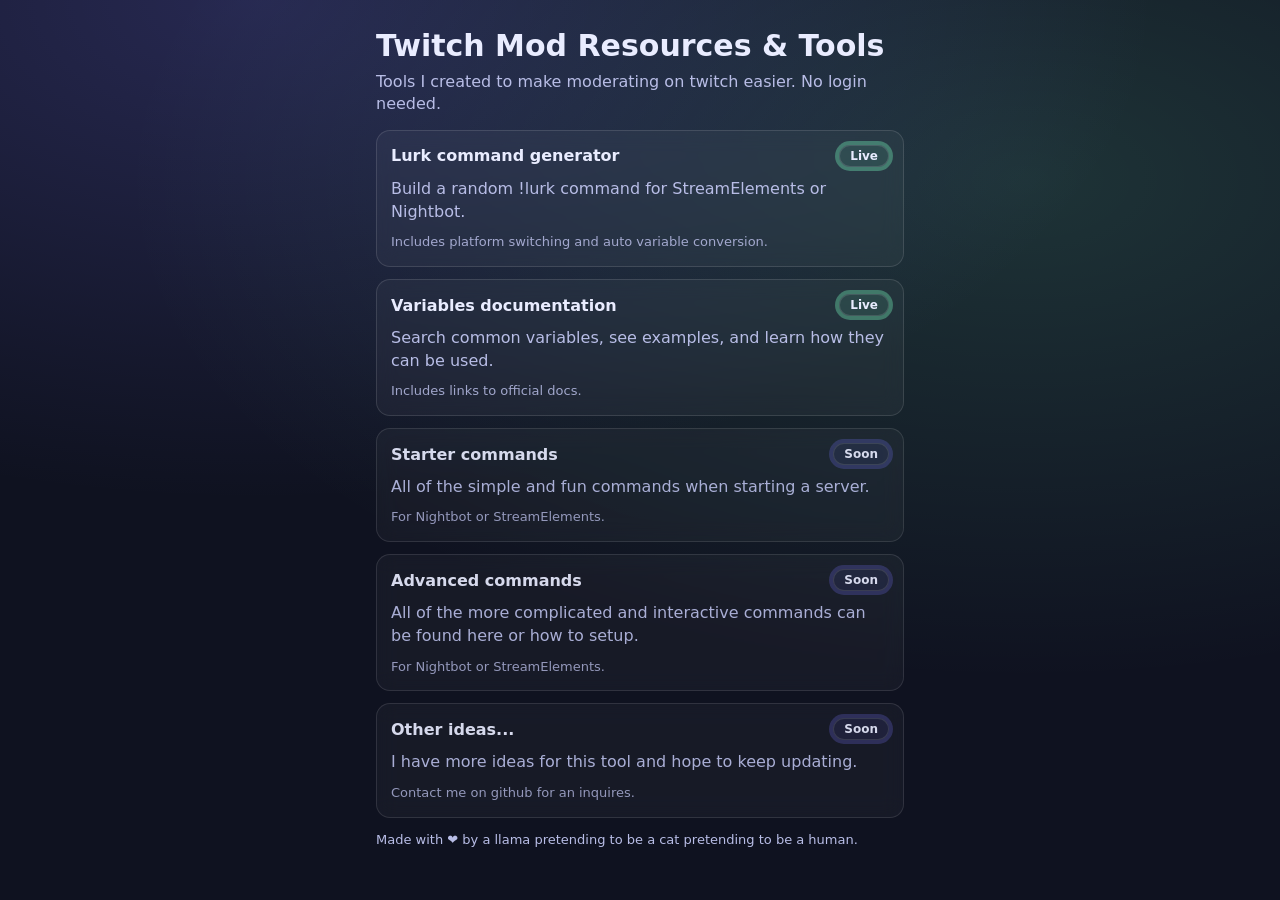
==== index.html @ dd901d9f "Added landing page, restructured site, upgraded the help page" ====
<!doctype html>
<html lang="en">
<head>
  <meta charset="utf-8">
  <meta name="viewport" content="width=device-width, initial-scale=1">
  <title>Twitch Resources &amp; Tools</title>
  <link rel="stylesheet" href="site.css">
</head>
<body>
  <main class="wrap">
    <header class="head">
      <h1>Twitch Mod Resources &amp; Tools</h1>
      <p class="sub">Tools I created to make moderating on twitch easier. No login needed.</p>
    </header>

    <section class="grid" id="toolGrid">
      <a class="card" href="lurk/index.html">
        <div class="cardTop">
          <div class="title">Lurk command generator</div>
          <div class="pill pillLive">Live</div>
        </div>
        <div class="desc">Build a random !lurk command for StreamElements or Nightbot.</div>
        <div class="meta">Includes platform switching and auto variable conversion.</div>
      </a>

      <a class="card" href="docs/index.html">
        <div class="cardTop">
          <div class="title">Variables documentation</div>
          <div class="pill pillLive">Live</div>
        </div>
        <div class="desc">Search common variables, see examples, and learn how they can be used.</div>
        <div class="meta">Includes links to official docs.</div>
      </a>

      <div class="card cardSoon" data-soon="1">
        <div class="cardTop">
          <div class="title">Starter commands</div>
          <div class="pill pillSoon">Soon</div>
        </div>
        <div class="desc">All of the simple and fun commands when starting a server.</div>
        <div class="meta">For Nightbot or StreamElements.</div>
      </div>

      <div class="card cardSoon" data-soon="1">
        <div class="cardTop">
          <div class="title">Advanced commands</div>
          <div class="pill pillSoon">Soon</div>
        </div>
        <div class="desc">All of the more complicated and interactive commands can be found here or how to setup.</div>
        <div class="meta">For Nightbot or StreamElements.</div>
      </div>

      <div class="card cardSoon" data-soon="1">
        <div class="cardTop">
          <div class="title">Other ideas...</div>
          <div class="pill pillSoon">Soon</div>
        </div>
        <div class="desc">I have more ideas for this tool and hope to keep updating.</div>
        <div class="meta">Contact me on github for an inquires.</div>
      </div>
    </section>

    <footer class="foot">
      <div class="muted">Made with ❤️ by a llama pretending to be a cat pretending to be a human.</div>
    </footer>
  </main>

  <script src="site.js"></script>
</body>
</html>
---- site.css ----
:root {
  --bg: #0f1220;
  --text: #e9ecff;
  --muted: #b8bde6;
  --line: rgba(255,255,255,0.12);
  --card: rgba(255,255,255,0.04);
  --liveGlow: rgba(120,255,194,0.34);
  --soonGlow: rgba(123,120,255,0.26);
  --liveFill: rgba(120,255,194,0.10);
  --soonFill: rgba(123,120,255,0.10);
}

* { box-sizing: border-box; }

html, body {
  min-height: 100%;
}

html {
  min-height: 100vh;
}

body {
  min-height: 100vh;
}

html {
  background:
    radial-gradient(900px 500px at 20% 0%, rgba(123,120,255,0.22), transparent),
    radial-gradient(900px 500px at 80% 20%, rgba(120,255,194,0.14), transparent),
    var(--bg);
}

body {
  margin: 0;
  padding: 0;
  font-family: system-ui, -apple-system, Segoe UI, Roboto, Arial, sans-serif;
  color: var(--text);
  background: transparent;
}

.wrap {
  max-width: 560px;
  margin: 0 auto;
  padding: 28px 16px 30px 16px;
}

.head {
  display: grid;
  gap: 8px;
  margin-bottom: 14px;
}

h1 {
  margin: 0;
  font-size: 30px;
}

.sub {
  margin: 0;
  color: var(--muted);
  line-height: 1.4;
}

.grid {
  display: grid;
  gap: 12px;
  grid-template-columns: repeat(auto-fit, minmax(260px, 1fr));
}

.card {
  border: 1px solid var(--line);
  background: var(--card);
  border-radius: 14px;
  padding: 14px;
  text-decoration: none;
  color: var(--text);
  display: grid;
  gap: 10px;
  backdrop-filter: blur(10px);
}

.card:hover {
  border-color: rgba(255,255,255,0.22);
}

.cardTop {
  display: flex;
  align-items: center;
  justify-content: space-between;
  gap: 10px;
}

.title {
  font-weight: 900;
  font-size: 16px;
}

.desc {
  color: var(--muted);
  line-height: 1.45;
}

.meta {
  color: rgba(184,189,230,0.85);
  font-size: 13px;
  line-height: 1.45;
}

.pill {
  border: 1px solid var(--line);
  border-radius: 999px;
  padding: 3px 10px;
  font-size: 12px;
  font-weight: 900;
}

.pillLive {
  background: var(--liveFill);
  box-shadow: 0 0 0 4px var(--liveGlow);
}

.pillSoon {
  background: var(--soonFill);
  box-shadow: 0 0 0 4px var(--soonGlow);
}

.cardSoon {
  opacity: 0.92;
}

.cardSoon:hover {
  cursor: not-allowed;
}

.foot {
  margin-top: 14px;
}

.muted {
  color: var(--muted);
  font-size: 13px;
}
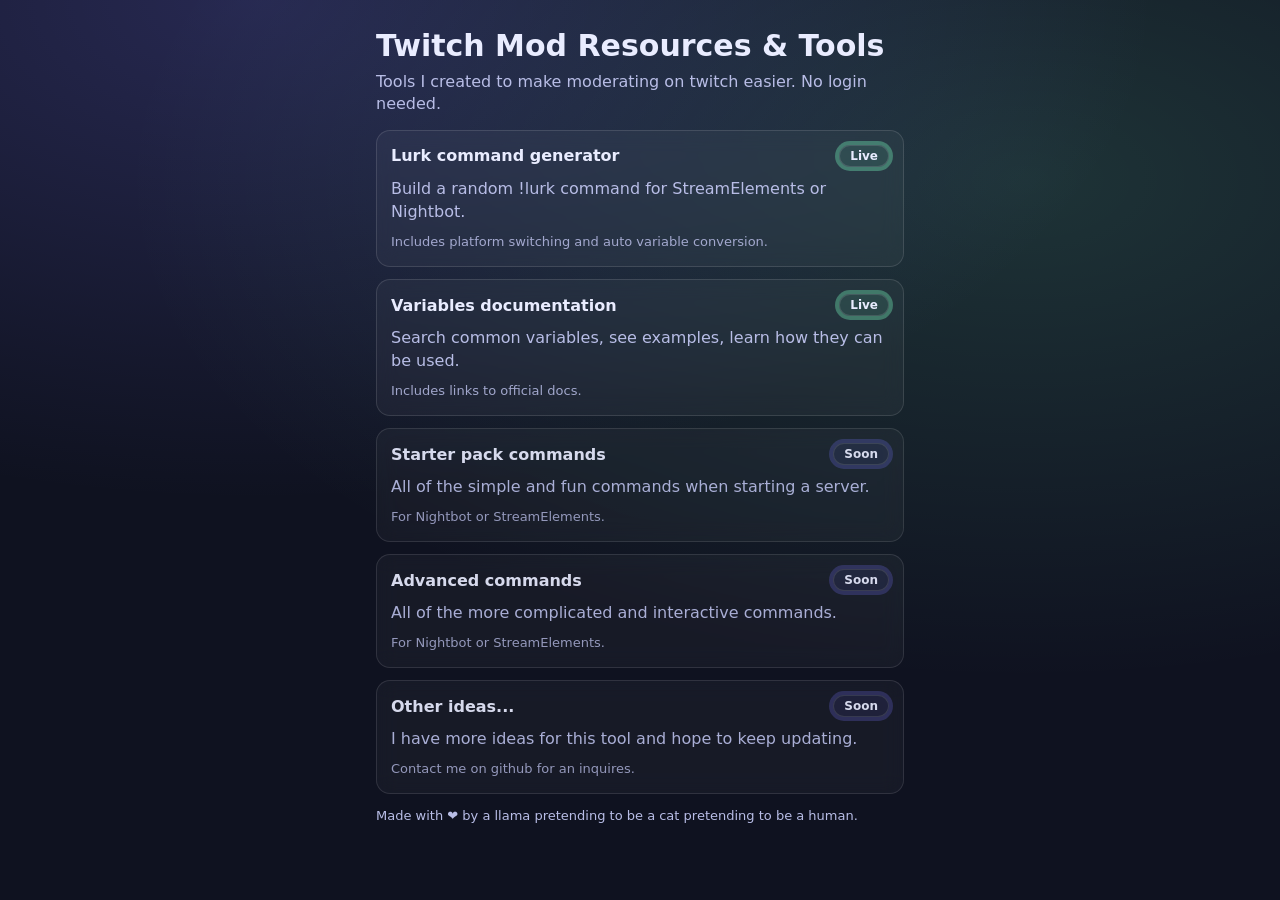
==== commit cfd08a71: "small update fixes" ====
--- a/index.html
+++ b/index.html
@@ -28,13 +28,13 @@
           <div class="title">Variables documentation</div>
           <div class="pill pillLive">Live</div>
         </div>
-        <div class="desc">Search common variables, see examples, and learn how they can be used.</div>
+        <div class="desc">Search common variables, see examples, learn how they can be used.</div>
         <div class="meta">Includes links to official docs.</div>
       </a>
 
       <div class="card cardSoon" data-soon="1">
         <div class="cardTop">
-          <div class="title">Starter commands</div>
+          <div class="title">Starter pack commands</div>
           <div class="pill pillSoon">Soon</div>
         </div>
         <div class="desc">All of the simple and fun commands when starting a server.</div>
@@ -46,7 +46,7 @@
           <div class="title">Advanced commands</div>
           <div class="pill pillSoon">Soon</div>
         </div>
-        <div class="desc">All of the more complicated and interactive commands can be found here or how to setup.</div>
+        <div class="desc">All of the more complicated and interactive commands.</div>
         <div class="meta">For Nightbot or StreamElements.</div>
       </div>
 
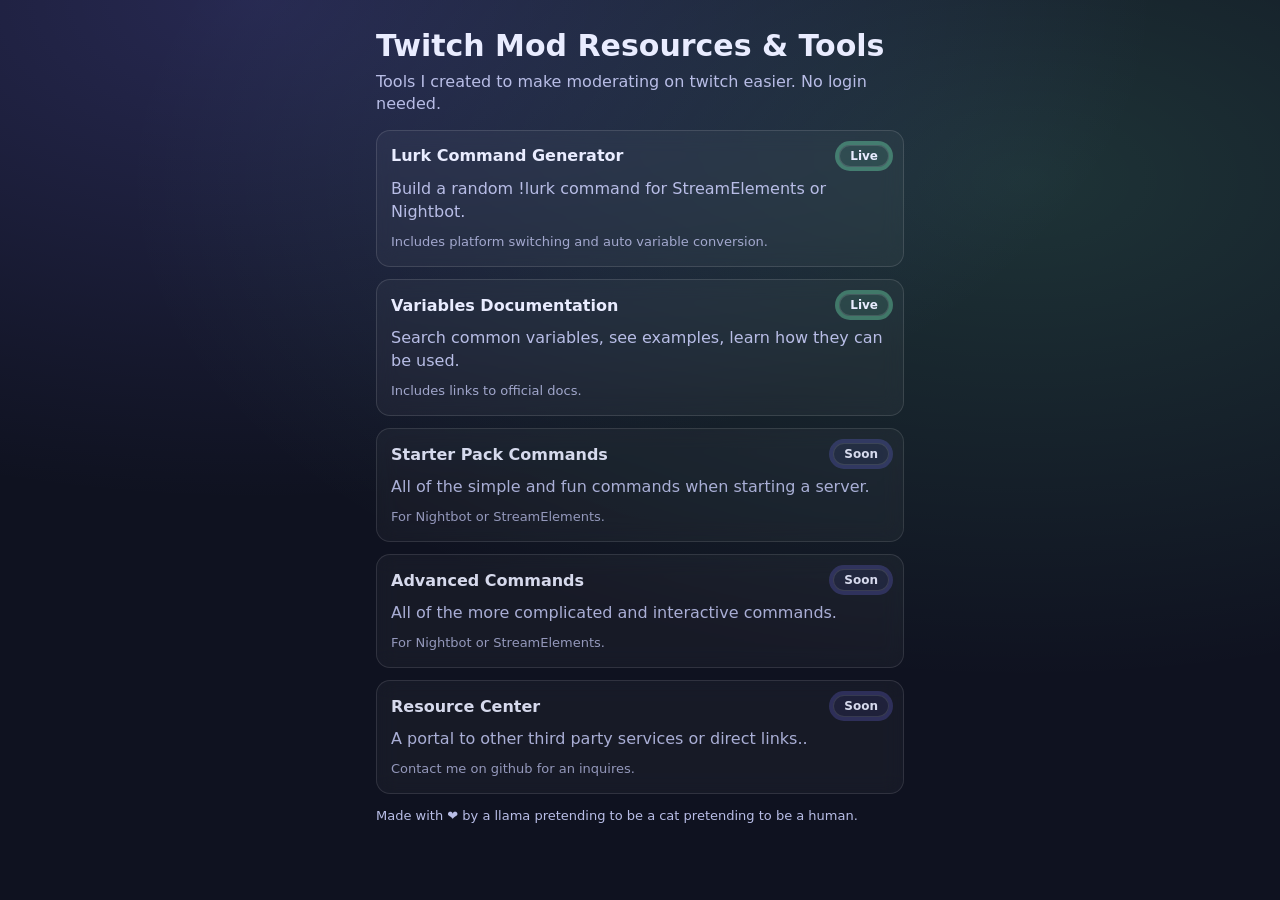
==== commit e741f6e0: "Added resource center to plan" ====
--- a/index.html
+++ b/index.html
@@ -16,7 +16,7 @@
     <section class="grid" id="toolGrid">
       <a class="card" href="lurk/index.html">
         <div class="cardTop">
-          <div class="title">Lurk command generator</div>
+          <div class="title">Lurk Command Generator</div>
           <div class="pill pillLive">Live</div>
         </div>
         <div class="desc">Build a random !lurk command for StreamElements or Nightbot.</div>
@@ -25,7 +25,7 @@
 
       <a class="card" href="docs/index.html">
         <div class="cardTop">
-          <div class="title">Variables documentation</div>
+          <div class="title">Variables Documentation</div>
           <div class="pill pillLive">Live</div>
         </div>
         <div class="desc">Search common variables, see examples, learn how they can be used.</div>
@@ -34,7 +34,7 @@
 
       <div class="card cardSoon" data-soon="1">
         <div class="cardTop">
-          <div class="title">Starter pack commands</div>
+          <div class="title">Starter Pack Commands</div>
           <div class="pill pillSoon">Soon</div>
         </div>
         <div class="desc">All of the simple and fun commands when starting a server.</div>
@@ -43,7 +43,7 @@
 
       <div class="card cardSoon" data-soon="1">
         <div class="cardTop">
-          <div class="title">Advanced commands</div>
+          <div class="title">Advanced Commands</div>
           <div class="pill pillSoon">Soon</div>
         </div>
         <div class="desc">All of the more complicated and interactive commands.</div>
@@ -52,10 +52,10 @@
 
       <div class="card cardSoon" data-soon="1">
         <div class="cardTop">
-          <div class="title">Other ideas...</div>
+          <div class="title">Resource Center</div>
           <div class="pill pillSoon">Soon</div>
         </div>
-        <div class="desc">I have more ideas for this tool and hope to keep updating.</div>
+        <div class="desc">A portal to other third party services or direct links..</div>
         <div class="meta">Contact me on github for an inquires.</div>
       </div>
     </section>
